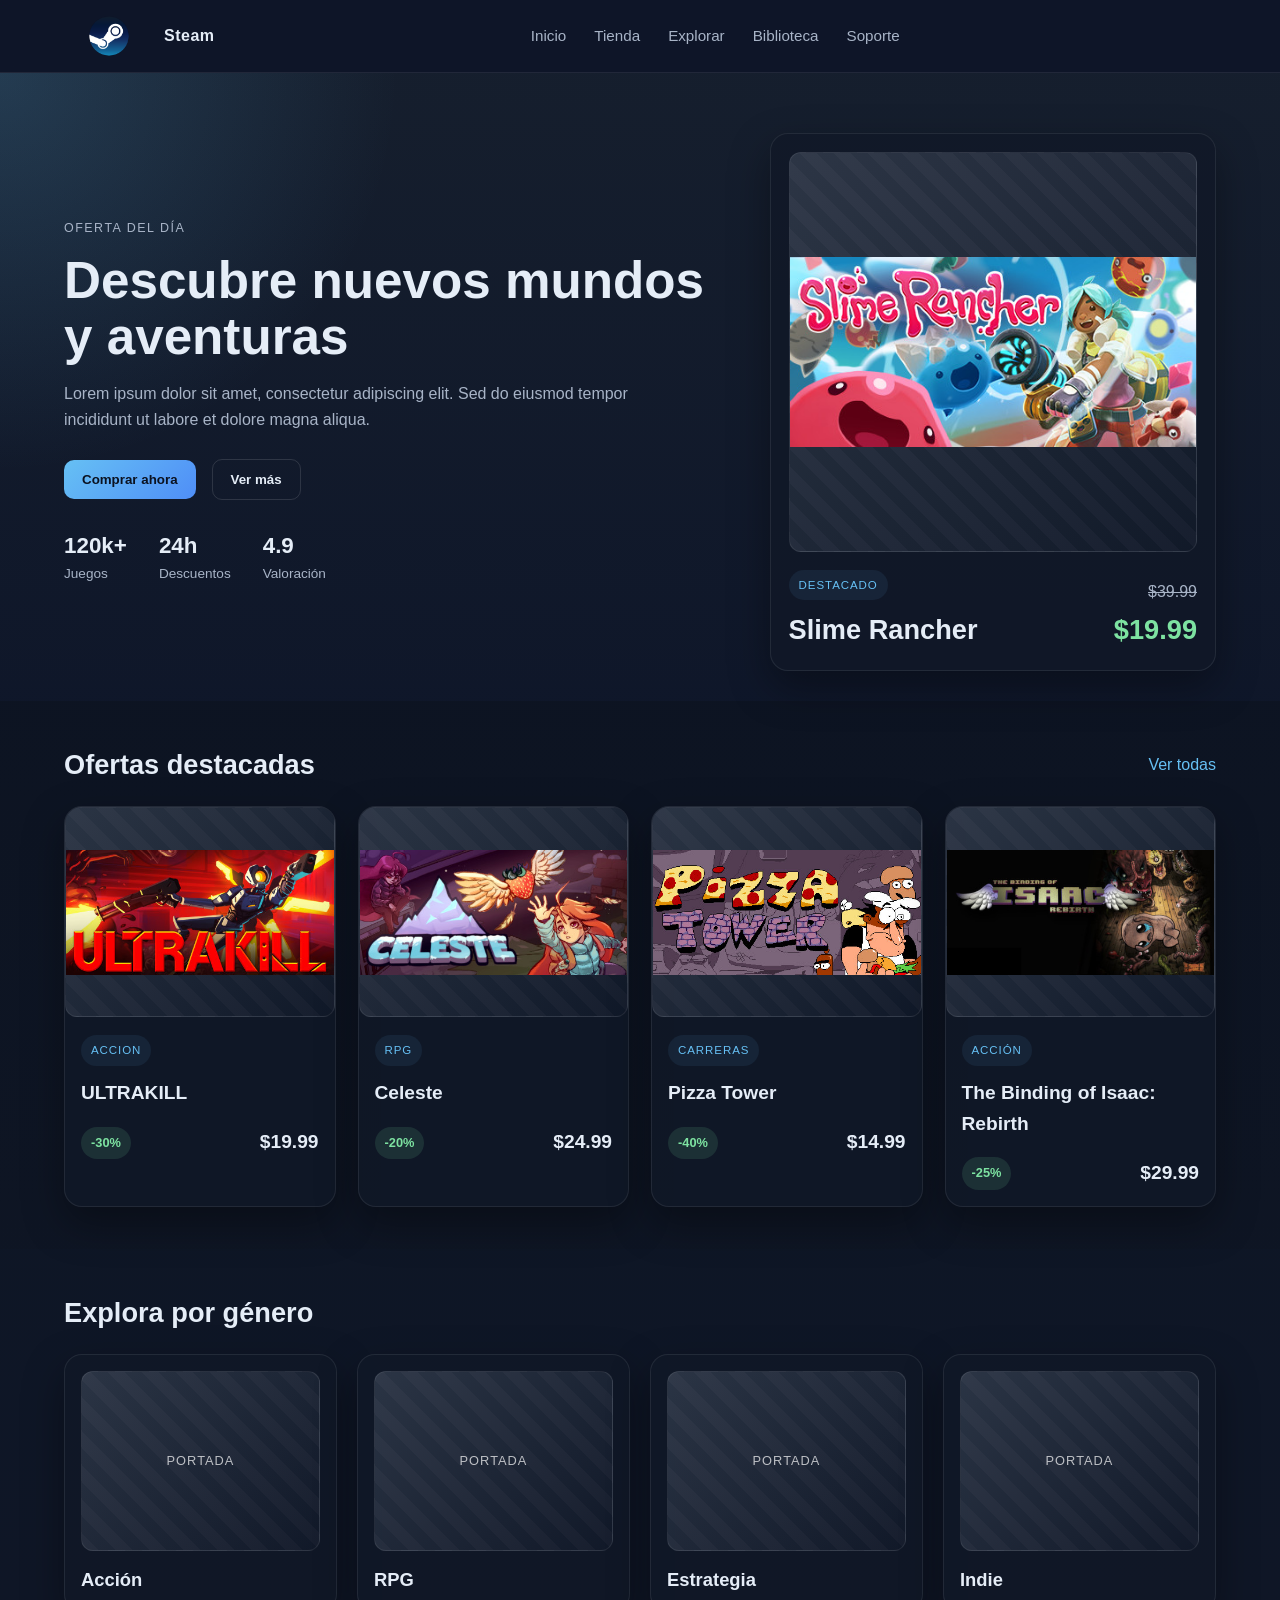
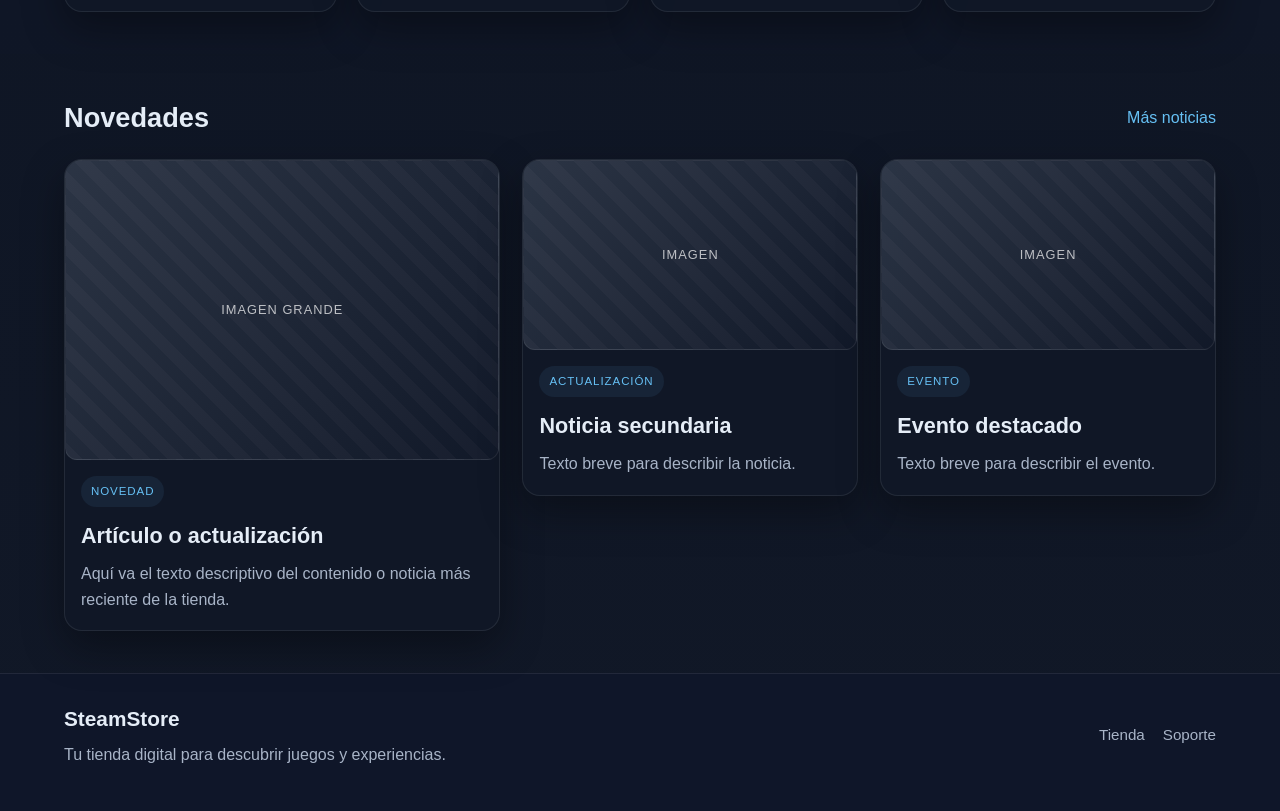
==== index.html @ d28ea224 "inicio de la pagina" ====
<!DOCTYPE html>
<html lang="es">
  <head>
    <meta charset="UTF-8" />
    <meta name="viewport" content="width=device-width, initial-scale=1.0" />
    <title>Steam Style Store</title>
    <link rel="stylesheet" href="style.css" />
  </head>
  <body>
    <header class="topbar">
      <div class="container nav">
        <div class="brand">
            <img src="img/steamng.png" width="90"/>
          <span>Steam</span>
        </div>

        <nav class="main-nav">
          <a href="#">Inicio</a>
          <a href="#">Tienda</a>
          <a href="#">Explorar</a>
          <a href="#">Biblioteca</a>
          <a href="#">Soporte</a>
        </nav>

        <div class="nav-actions">
        </div>
      </div>
    </header>

    <main>
      <section class="hero">
        <div class="container hero-content">
          <div class="hero-text">
            <p class="eyebrow">Oferta del día</p>
            <h1>Descubre nuevos mundos y aventuras</h1>
            <p>
              Lorem ipsum dolor sit amet, consectetur adipiscing elit. Sed do
              eiusmod tempor incididunt ut labore et dolore magna aliqua.
            </p>
            <div class="hero-actions">
              <button class="btn btn-primary">Comprar ahora</button>
              <button class="btn btn-secondary">Ver más</button>
            </div>
            <div class="hero-stats">
              <div>
                <strong>120k+</strong>
                <span>Juegos</span>
              </div>
              <div>
                <strong>24h</strong>
                <span>Descuentos</span>
              </div>
              <div>
                <strong>4.9</strong>
                <span>Valoración</span>
              </div>
            </div>
          </div>

          <div class="hero-card">
            <div class="game-cover placeholder-image"><img src="img/slime-logo.jpg"></div>
            <div class="game-info">
              <div>
                <p class="label">Destacado</p>
                <h2>Slime Rancher</h2>
              </div>
              <div class="price-box">
                <span class="old-price">$39.99</span>
                <span class="new-price">$19.99</span>
              </div>
            </div>
          </div>
        </div>
      </section>

      <section class="section">
        <div class="container">
          <div class="section-header">
            <h3>Ofertas destacadas</h3>
            <a href="#">Ver todas</a>
          </div>

          <div class="product-grid">
            <a class="product-link" href="detalle.html">
              <article class="product-card">
                <div class="product-image placeholder-image"><img src="img/ultrakill-logo.jpg"></div>
                <div class="product-body">
                  <span class="tag">Accion</span>
                  <h4>ULTRAKILL</h4>
                  <div class="product-meta">
                    <span class="discount">-30%</span>
                    <strong>$19.99</strong>
                  </div>
                </div>
              </article>
            </a>

            <a class="product-link" href="detalle.html">
              <article class="product-card">
                <div class="product-image placeholder-image"><img src="img/celeste-logo.jpg"></div>
                <div class="product-body">
                  <span class="tag">RPG</span>
                  <h4>Celeste</h4>
                  <div class="product-meta">
                    <span class="discount">-20%</span>
                    <strong>$24.99</strong>
                  </div>
                </div>
              </article>
            </a>

            <a class="product-link" href="detalle.html">
              <article class="product-card">
                <div class="product-image placeholder-image"><img src="img/pizza-log.jpg"></div>
                <div class="product-body">
                  <span class="tag">Carreras</span>
                  <h4>Pizza Tower</h4>
                  <div class="product-meta">
                    <span class="discount">-40%</span>
                    <strong>$14.99</strong>
                  </div>
                </div>
              </article>
            </a>

            <a class="product-link" href="detalle.html">
              <article class="product-card">
                <div class="product-image placeholder-image"><img src="img/isaac-logo.jpg"></div>
                <div class="product-body">
                  <span class="tag">Acción</span>
                  <h4>The Binding of Isaac: Rebirth</h4>
                  <div class="product-meta">
                    <span class="discount">-25%</span>
                    <strong>$29.99</strong>
                  </div>
                </div>
              </article>
            </a>
          </div>
        </div>
      </section>

      <section class="section section-alt">
        <div class="container">
          <div class="section-header">
            <h3>Explora por género</h3>
          </div>

          <div class="category-grid">
            <div class="category-card">
              <div class="category-image placeholder-image small">PORTADA</div>
              <h4>Acción</h4>
            </div>
            <div class="category-card">
              <div class="category-image placeholder-image small">PORTADA</div>
              <h4>RPG</h4>
            </div>
            <div class="category-card">
              <div class="category-image placeholder-image small">PORTADA</div>
              <h4>Estrategia</h4>
            </div>
            <div class="category-card">
              <div class="category-image placeholder-image small">PORTADA</div>
              <h4>Indie</h4>
            </div>
          </div>
        </div>
      </section>

      <section class="section">
        <div class="container">
          <div class="section-header">
            <h3>Novedades</h3>
            <a href="#">Más noticias</a>
          </div>

          <div class="news-grid">
            <article class="news-card large">
              <div class="news-image placeholder-image">IMAGEN GRANDE</div>
              <div class="news-content">
                <span class="tag">Novedad</span>
                <h4>Artículo o actualización</h4>
                <p>
                  Aquí va el texto descriptivo del contenido o noticia más reciente
                  de la tienda.
                </p>
              </div>
            </article>

            <article class="news-card">
              <div class="news-image placeholder-image">IMAGEN</div>
              <div class="news-content">
                <span class="tag">Actualización</span>
                <h4>Noticia secundaria</h4>
                <p>Texto breve para describir la noticia.</p>
              </div>
            </article>

            <article class="news-card">
              <div class="news-image placeholder-image">IMAGEN</div>
              <div class="news-content">
                <span class="tag">Evento</span>
                <h4>Evento destacado</h4>
                <p>Texto breve para describir el evento.</p>
              </div>
            </article>
          </div>
        </div>
      </section>
    </main>

    <footer class="footer">
      <div class="container footer-content">
        <div>
          <h4>SteamStore</h4>
          <p>Tu tienda digital para descubrir juegos y experiencias.</p>
        </div>
        <div class="footer-links">
          <a href="#">Tienda</a>
          <a href="#">Soporte</a>
        </div>
      </div>
    </footer>
  </body>
</html>
---- style.css ----
:root {
  --bg: #0f172a;
  --bg-soft: #111827;
  --panel: #1f2937;
  --panel-2: #0b1220;
  --primary: #66c0f4;
  --primary-dark: #2a475e;
  --accent: #67c1f5;
  --text: #e5edf7;
  --muted: #a8b4c7;
  --line: rgba(255, 255, 255, 0.08);
  --card: rgba(31, 41, 55, 0.8);
  --success: #7de2a1;
  --warning: #f5c76a;
  --shadow: 0 16px 40px rgba(0, 0, 0, 0.35);
}

* {
  box-sizing: border-box;
  margin: 0;
  padding: 0;
}

html {
  scroll-behavior: smooth;
}

body {
  font-family: Arial, Helvetica, sans-serif;
  background: linear-gradient(180deg, #0b1220 0%, #111827 100%);
  color: var(--text);
  line-height: 1.6;
}

img {
  max-width: 100%;
  display: block;
}

button,
a {
  transition: all 0.2s ease;
}

.container {
  width: min(1200px, 90%);
  margin: 0 auto;
}

.topbar {
  background: rgba(15, 23, 42, 0.95);
  border-bottom: 1px solid var(--line);
  position: sticky;
  top: 0;
  z-index: 10;
  backdrop-filter: blur(10px);
}

.nav {
  display: flex;
  align-items: center;
  justify-content: space-between;
  min-height: 72px;
  gap: 24px;
}

.brand {
  display: flex;
  align-items: center;
  gap: 10px;
  font-weight: 700;
  letter-spacing: 0.5px;
}

.brand-mark {
  display: inline-flex;
  align-items: center;
  justify-content: center;
  width: 30px;
  height: 30px;
  border-radius: 8px;
  background: linear-gradient(135deg, var(--primary), #1d4ed8);
  color: #fff;
  font-weight: 700;
}

.main-nav {
  display: flex;
  align-items: center;
  gap: 28px;
  flex-wrap: wrap;
}

.main-nav a,
.footer-links a {
  color: var(--muted);
  text-decoration: none;
  font-size: 0.95rem;
}

.main-nav a:hover,
.footer-links a:hover {
  color: var(--text);
}

.nav-actions {
  display: flex;
  align-items: center;
  gap: 12px;
}

.btn {
  border: none;
  border-radius: 10px;
  padding: 12px 18px;
  cursor: pointer;
  font-weight: 700;
}

.btn-primary {
  background: linear-gradient(135deg, var(--primary), #4f8ef7);
  color: #0b1220;
}

.btn-primary:hover {
  transform: translateY(-1px);
  box-shadow: 0 12px 30px rgba(102, 192, 244, 0.35);
}

.btn-secondary,
.btn-outline {
  background: transparent;
  border: 1px solid rgba(255, 255, 255, 0.12);
  color: var(--text);
}

.btn-secondary:hover,
.btn-outline:hover {
  border-color: rgba(255, 255, 255, 0.26);
}

.hero {
  padding: 60px 0 30px;
  background: radial-gradient(circle at top left, rgba(102, 192, 244, 0.18), transparent 28%),
    linear-gradient(180deg, rgba(22, 31, 46, 0.95), rgba(15, 23, 42, 0.94));
}

.hero-content {
  display: grid;
  grid-template-columns: 1.2fr 0.8fr;
  gap: 36px;
  align-items: center;
}

.eyebrow {
  color: var(--primary);
  text-transform: uppercase;
  letter-spacing: 0.12em;
  font-size: 0.78rem;
  margin-bottom: 14px;
}

.hero-text h1 {
  font-size: clamp(2.6rem, 4vw, 4rem);
  line-height: 1.1;
  margin-bottom: 16px;
}

.hero-text p {
  color: var(--muted);
  max-width: 620px;
}

.hero-actions {
  display: flex;
  align-items: center;
  gap: 16px;
  margin-top: 26px;
}

.hero-stats {
  display: flex;
  gap: 32px;
  margin-top: 28px;
}

.hero-stats div {
  display: flex;
  flex-direction: column;
}

.hero-stats strong {
  font-size: 1.4rem;
  color: var(--text);
}

.hero-stats span {
  color: var(--muted);
  font-size: 0.85rem;
}

.hero-card,
.product-card,
.category-card,
.news-card {
  background: rgba(17, 24, 39, 0.8);
  border: 1px solid var(--line);
  border-radius: 18px;
  overflow: hidden;
  box-shadow: var(--shadow);
}

.hero-card {
  padding: 18px;
}

.game-cover,
.product-image,
.category-image,
.news-image {
  border-radius: 12px;
  background: linear-gradient(135deg, #1e293b, #334155);
  border: 1px solid rgba(255, 255, 255, 0.08);
  color: rgba(255, 255, 255, 0.7);
  display: flex;
  align-items: center;
  justify-content: center;
  text-align: center;
  font-size: 0.8rem;
  letter-spacing: 0.08em;
  text-transform: uppercase;
}

.game-cover {
  height: 400px;
  font-size: 1rem;
}

.game-info {
  display: flex;
  justify-content: space-between;
  align-items: end;
  gap: 16px;
  padding-top: 18px;
}

.label,
.tag {
  display: inline-block;
  font-size: 0.72rem;
  text-transform: uppercase;
  letter-spacing: 0.08em;
  color: var(--primary);
  background: rgba(102, 192, 244, 0.08);
  border-radius: 999px;
  padding: 6px 10px;
}

.game-info h2 {
  margin-top: 8px;
  font-size: 1.7rem;
}

.price-box {
  display: flex;
  flex-direction: column;
  align-items: flex-end;
  gap: 4px;
}

.old-price {
  color: var(--muted);
  text-decoration: line-through;
}

.new-price {
  color: var(--success);
  font-size: 1.7rem;
  font-weight: 700;
}

.section {
  padding: 42px 0;
}

.section-alt {
  background: rgba(15, 23, 42, 0.4);
}

.section-header {
  display: flex;
  justify-content: space-between;
  align-items: center;
  margin-bottom: 20px;
}

.section-header h3 {
  font-size: clamp(1.7rem, 2vw, 2.4rem);
}

.section-header a {
  color: var(--primary);
  text-decoration: none;
}

.product-grid {
  display: grid;
  grid-template-columns: repeat(4, minmax(0, 1fr));
  gap: 22px;
}

.product-link {
  display: block;
  text-decoration: none;
  color: inherit;
}

.product-card {
  display: flex;
  flex-direction: column;
  height: 100%;
}

.product-image {
  height: 210px;
}

.product-link:hover .product-card {
  transform: translateY(-4px);
  box-shadow: 0 20px 30px rgba(0, 0, 0, 0.3);
}

.detail-page {
  padding: 42px 0 70px;
}

.detail-layout {
  display: grid;
  grid-template-columns: 1.5fr 0.8fr;
  gap: 24px;
  align-items: start;
}

.detail-gallery {
  display: flex;
  flex-direction: column;
  gap: 18px;
}

.detail-cover {
  height: 420px;
  border-radius: 18px;
  overflow: hidden;
  border: 1px solid var(--line);
  box-shadow: var(--shadow);
}

.detail-thumbs {
  display: grid;
  grid-template-columns: repeat(3, minmax(0, 1fr));
  gap: 14px;
}

.thumb {
  height: 120px;
  border-radius: 14px;
  border: 1px solid var(--line);
  overflow: hidden;
}

.detail-panel {
  background: rgba(17, 24, 39, 0.8);
  border: 1px solid var(--line);
  border-radius: 18px;
  padding: 24px;
  box-shadow: var(--shadow);
}

.detail-panel h1 {
  font-size: clamp(2.2rem, 3vw, 3.2rem);
  margin-bottom: 10px;
}

.detail-price {
  display: flex;
  flex-direction: column;
  gap: 6px;
  margin: 20px 0;
}

.detail-price .old-price {
  font-size: 1.2rem;
}

.detail-button,
.detail-audio {
  width: 100%;
  margin-top: 12px;
}

.detail-content {
  display: grid;
  grid-template-columns: 1.5fr 0.7fr;
  gap: 22px;
  margin-top: 20px;
}

.description-box,
.info-box {
  background: rgba(17, 24, 39, 0.8);
  border: 1px solid var(--line);
  border-radius: 18px;
  padding: 24px;
}

.description-box h2,
.info-box h3 {
  margin-bottom: 14px;
}

.description-box textarea {
  width: 100%;
  min-height: 220px;
  border: 1px solid rgba(255, 255, 255, 0.1);
  border-radius: 12px;
  background: rgba(15, 23, 42, 0.7);
  color: var(--text);
  padding: 16px;
  resize: vertical;
  font: inherit;
}

.info-box ul {
  list-style: none;
  color: var(--muted);
  display: grid;
  gap: 10px;
}

@media (max-width: 980px) {
  .detail-layout,
  .detail-content {
    grid-template-columns: 1fr;
  }
}

.product-body {
  padding: 18px 16px 16px;
}

.product-body h4 {
  margin: 12px 0 8px;
  font-size: 1.2rem;
}

.product-body p {
  color: var(--muted);
  font-size: 0.92rem;
}

.product-meta {
  display: flex;
  align-items: center;
  justify-content: space-between;
  margin-top: 18px;
}

.discount {
  background: rgba(125, 226, 161, 0.12);
  color: var(--success);
  border-radius: 999px;
  padding: 6px 10px;
  font-weight: 700;
  font-size: 0.8rem;
}

.product-meta strong {
  font-size: 1.2rem;
}

.category-grid {
  display: grid;
  grid-template-columns: repeat(4, minmax(0, 1fr));
  gap: 20px;
}

.category-card {
  padding: 16px;
}

.category-image.small {
  height: 180px;
}

.category-card h4 {
  margin-top: 14px;
  font-size: 1.15rem;
}

.news-grid {
  display: grid;
  grid-template-columns: 1.3fr 1fr 1fr;
  gap: 22px;
}

.news-card {
  display: flex;
  flex-direction: column;
}

.news-card.large {
  grid-row: span 2;
}

.news-image {
  min-height: 190px;
}

.news-card.large .news-image {
  min-height: 300px;
}

.news-content {
  padding: 16px 16px 18px;
}

.news-content h4 {
  margin: 12px 0 8px;
  font-size: 1.35rem;
}

.news-content p {
  color: var(--muted);
}

.footer {
  border-top: 1px solid var(--line);
  padding: 28px 0 44px;
  background: rgba(15, 23, 42, 0.9);
}

.footer-content {
  display: flex;
  align-items: center;
  justify-content: space-between;
  gap: 20px;
  flex-wrap: wrap;
}

.footer-content h4 {
  font-size: 1.3rem;
  margin-bottom: 6px;
}

.footer-content p {
  color: var(--muted);
}

.footer-links {
  display: flex;
  gap: 18px;
  flex-wrap: wrap;
}

.placeholder-image {
  background-image: linear-gradient(135deg, rgba(148, 163, 184, 0.2), rgba(15, 23, 42, 0.2)),
    repeating-linear-gradient(
      45deg,
      rgba(255, 255, 255, 0.04),
      rgba(255, 255, 255, 0.04) 12px,
      rgba(255, 255, 255, 0.01) 12px,
      rgba(255, 255, 255, 0.01) 24px
    );
}

@media (max-width: 980px) {
  .hero-content,
  .product-grid,
  .category-grid,
  .news-grid {
    grid-template-columns: 1fr 1fr;
  }

  .news-card.large {
    grid-column: 1 / -1;
  }
}

@media (max-width: 720px) {
  .nav {
    flex-direction: column;
    justify-content: center;
    padding: 18px 0;
  }

  .main-nav,
  .nav-actions,
  .hero-actions,
  .hero-stats,
  .section-header,
  .footer-content {
    width: 100%;
    justify-content: center;
    flex-wrap: wrap;
  }

  .hero-content,
  .product-grid,
  .category-grid,
  .news-grid {
    grid-template-columns: 1fr;
  }

  .game-info {
    flex-direction: column;
    align-items: flex-start;
  }

  .price-box {
    align-items: flex-start;
  }
}
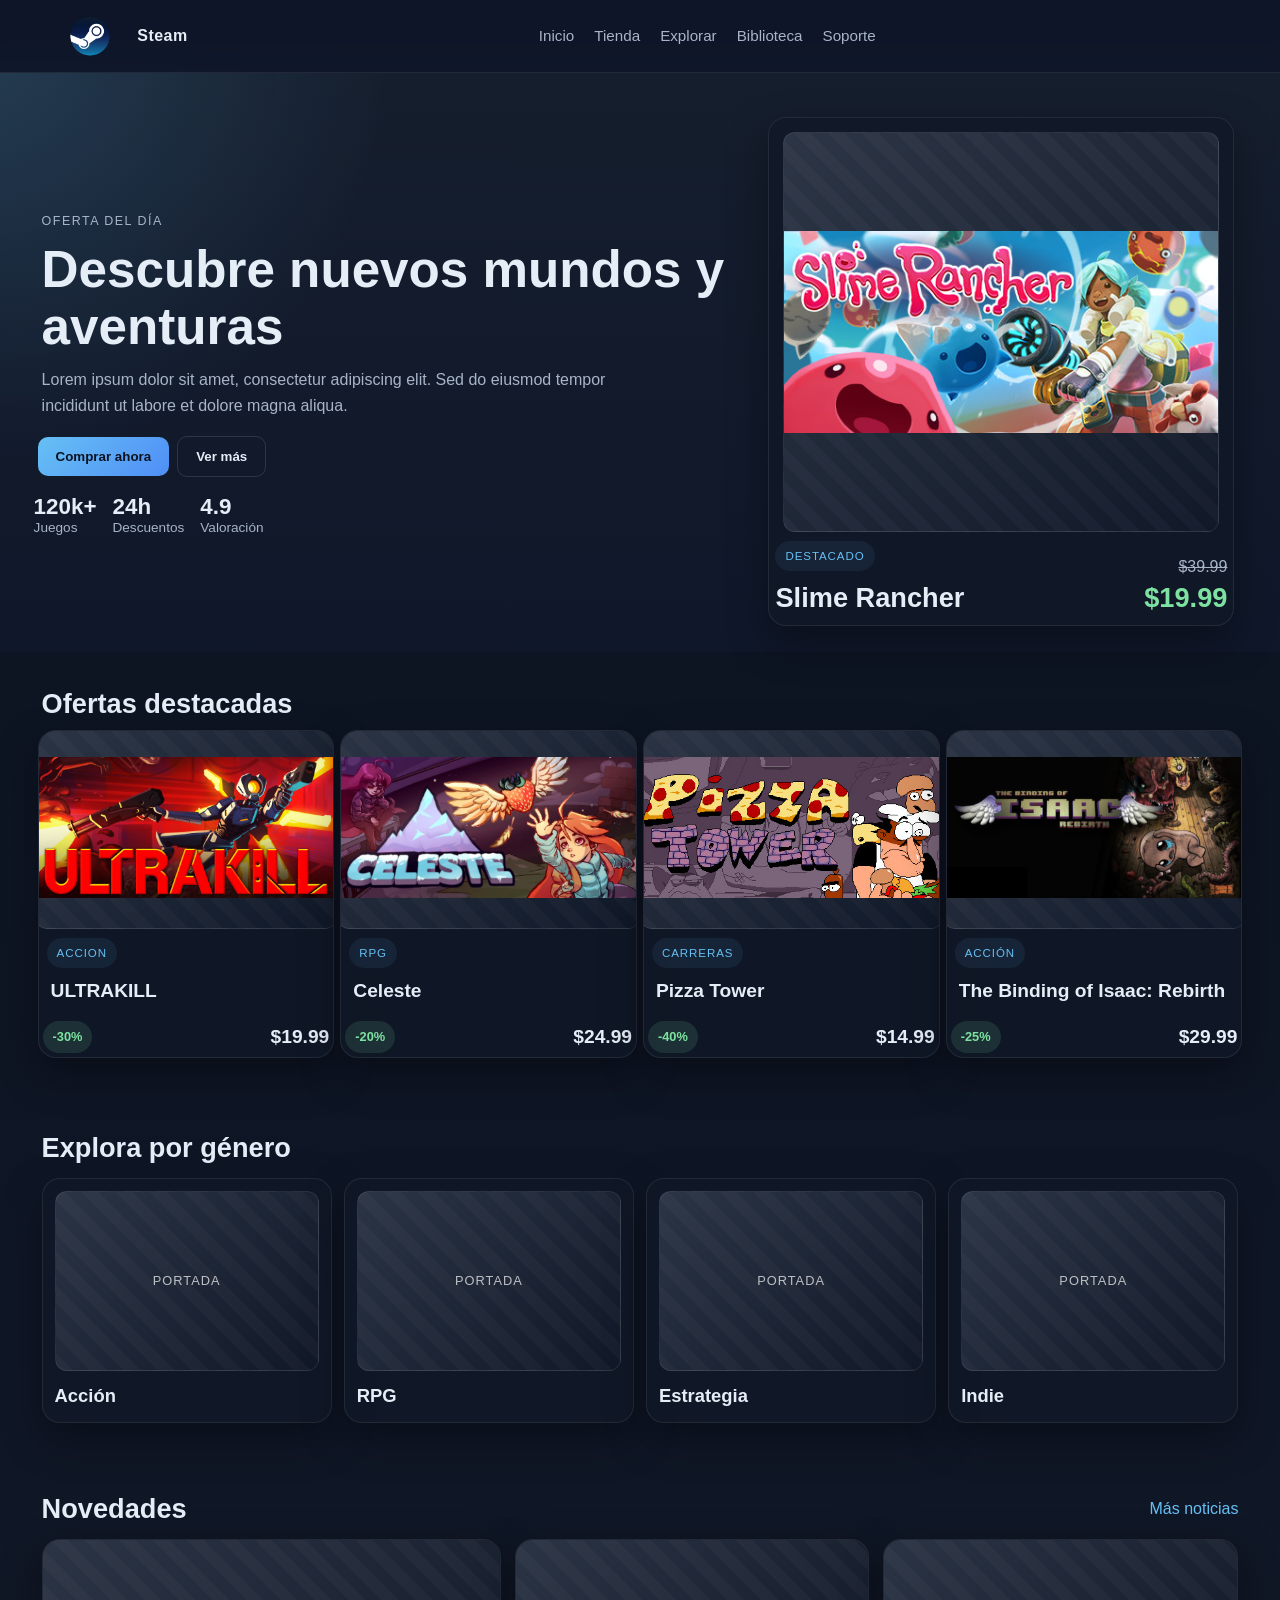
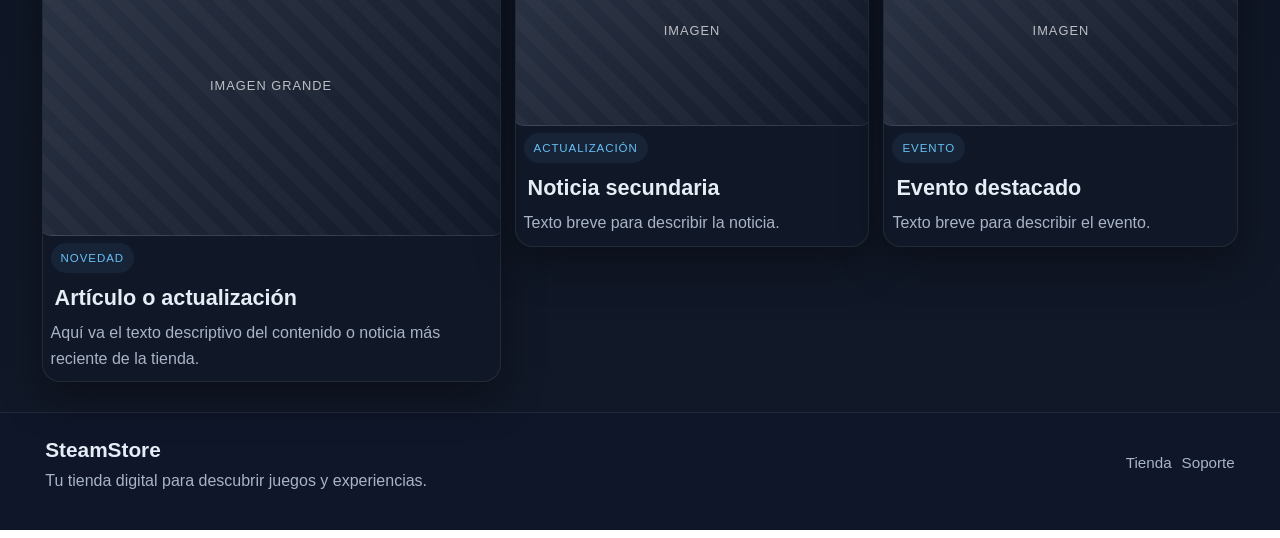
==== commit f6dbf02a: "pagina de compra de los juegos y la seccion de compra" ====
--- a/index.html
+++ b/index.html
@@ -77,11 +77,10 @@
         <div class="container">
           <div class="section-header">
             <h3>Ofertas destacadas</h3>
-            <a href="#">Ver todas</a>
           </div>
 
           <div class="product-grid">
-            <a class="product-link" href="detalle.html">
+            <a class="product-link" href="ultrakill.html">
               <article class="product-card">
                 <div class="product-image placeholder-image"><img src="img/ultrakill-logo.jpg"></div>
                 <div class="product-body">
@@ -95,7 +94,7 @@
               </article>
             </a>
 
-            <a class="product-link" href="detalle.html">
+            <a class="product-link" href="celeste.html">
               <article class="product-card">
                 <div class="product-image placeholder-image"><img src="img/celeste-logo.jpg"></div>
                 <div class="product-body">
@@ -109,7 +108,7 @@
               </article>
             </a>
 
-            <a class="product-link" href="detalle.html">
+            <a class="product-link" href="pizza-tower.html">
               <article class="product-card">
                 <div class="product-image placeholder-image"><img src="img/pizza-log.jpg"></div>
                 <div class="product-body">
@@ -123,7 +122,7 @@
               </article>
             </a>
 
-            <a class="product-link" href="detalle.html">
+            <a class="product-link" href="binding-of-isaac.html">
               <article class="product-card">
                 <div class="product-image placeholder-image"><img src="img/isaac-logo.jpg"></div>
                 <div class="product-body">
--- a/style.css
+++ b/style.css
@@ -17,7 +17,7 @@
 
 * {
   box-sizing: border-box;
-  margin: 0;
+  margin: -4px;
   padding: 0;
 }
 
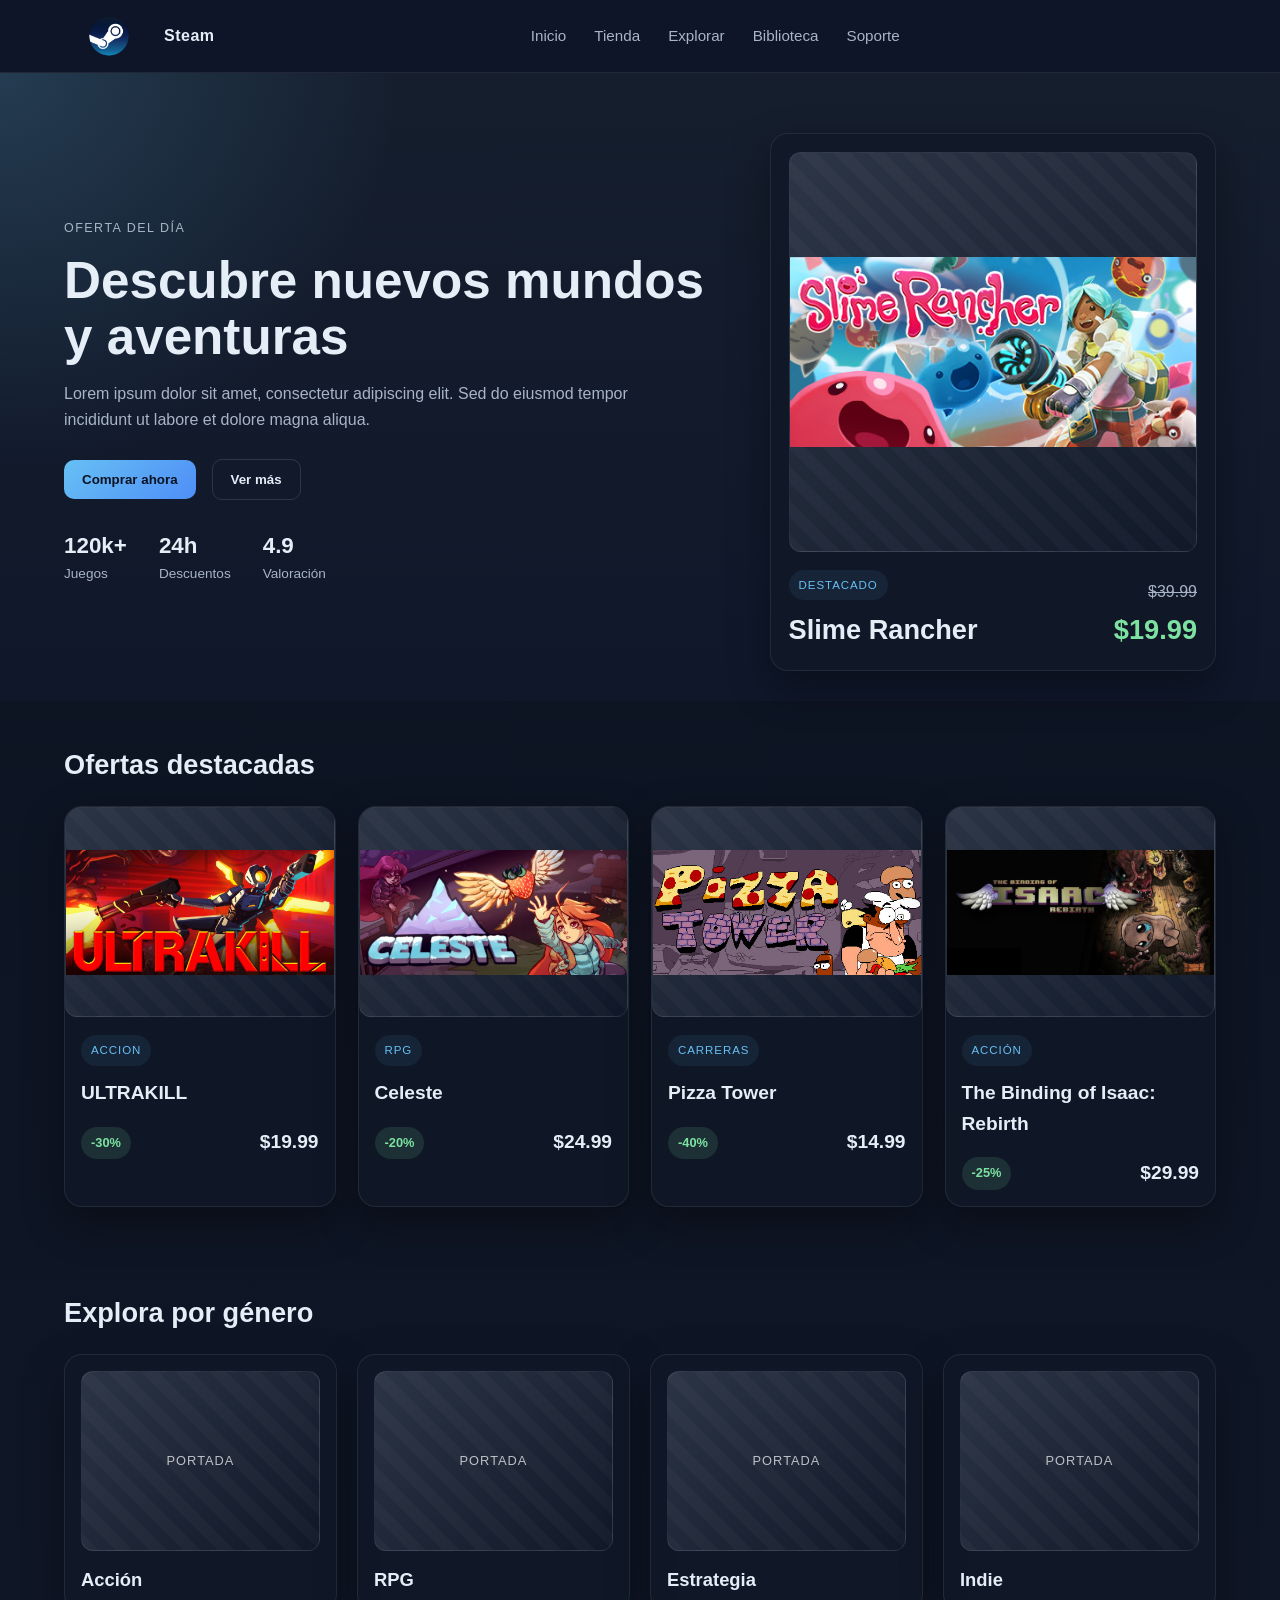
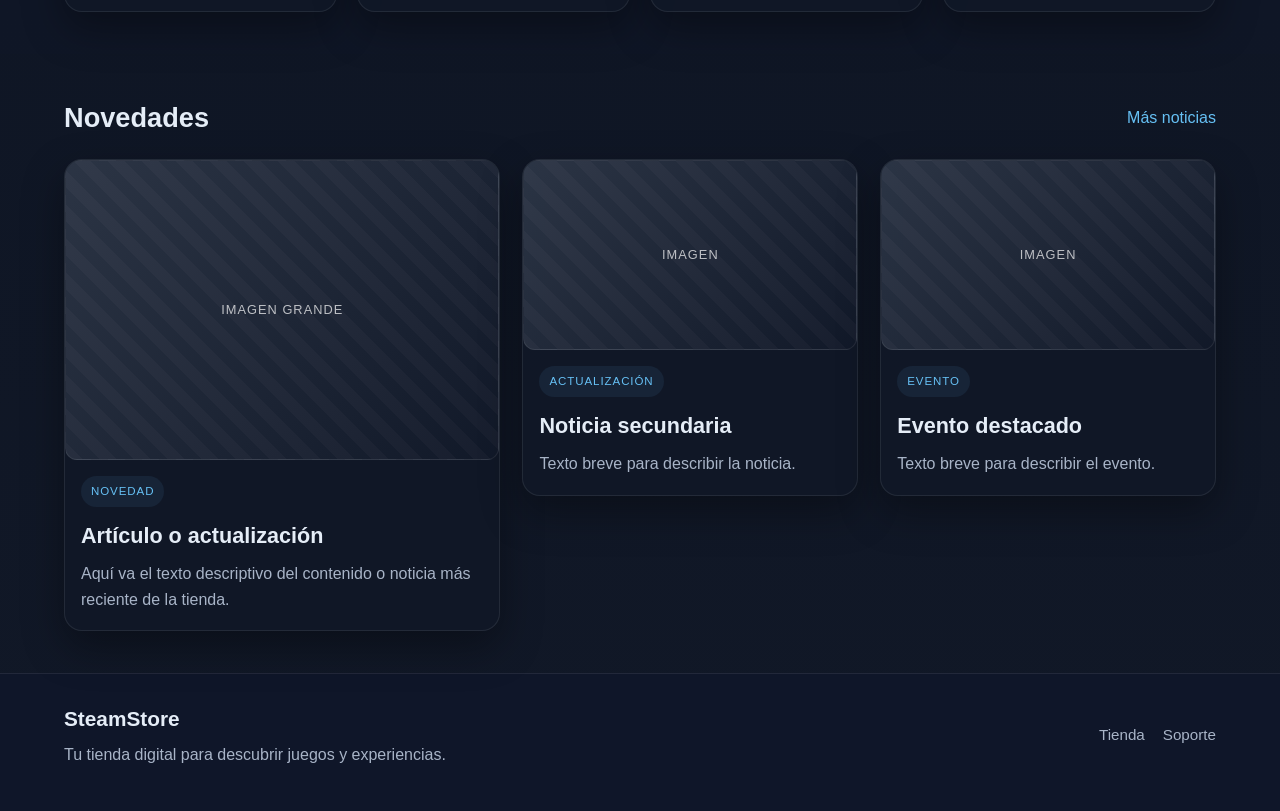
==== commit c20c0ac2: "semi finalizacion de la pagina" ====
--- a/index.html
+++ b/index.html
@@ -94,7 +94,7 @@
               </article>
             </a>
 
-            <a class="product-link" href="celeste.html">
+            <a class="product-link" href="html/celeste.html">
               <article class="product-card">
                 <div class="product-image placeholder-image"><img src="img/celeste-logo.jpg"></div>
                 <div class="product-body">
@@ -108,7 +108,7 @@
               </article>
             </a>
 
-            <a class="product-link" href="pizza-tower.html">
+            <a class="product-link" href="html/pizza-tower.html">
               <article class="product-card">
                 <div class="product-image placeholder-image"><img src="img/pizza-log.jpg"></div>
                 <div class="product-body">
@@ -122,7 +122,7 @@
               </article>
             </a>
 
-            <a class="product-link" href="binding-of-isaac.html">
+            <a class="product-link" href="html/isaac.html">
               <article class="product-card">
                 <div class="product-image placeholder-image"><img src="img/isaac-logo.jpg"></div>
                 <div class="product-body">
--- a/style.css
+++ b/style.css
@@ -17,7 +17,7 @@
 
 * {
   box-sizing: border-box;
-  margin: -4px;
+  margin: 0px;
   padding: 0;
 }
 
